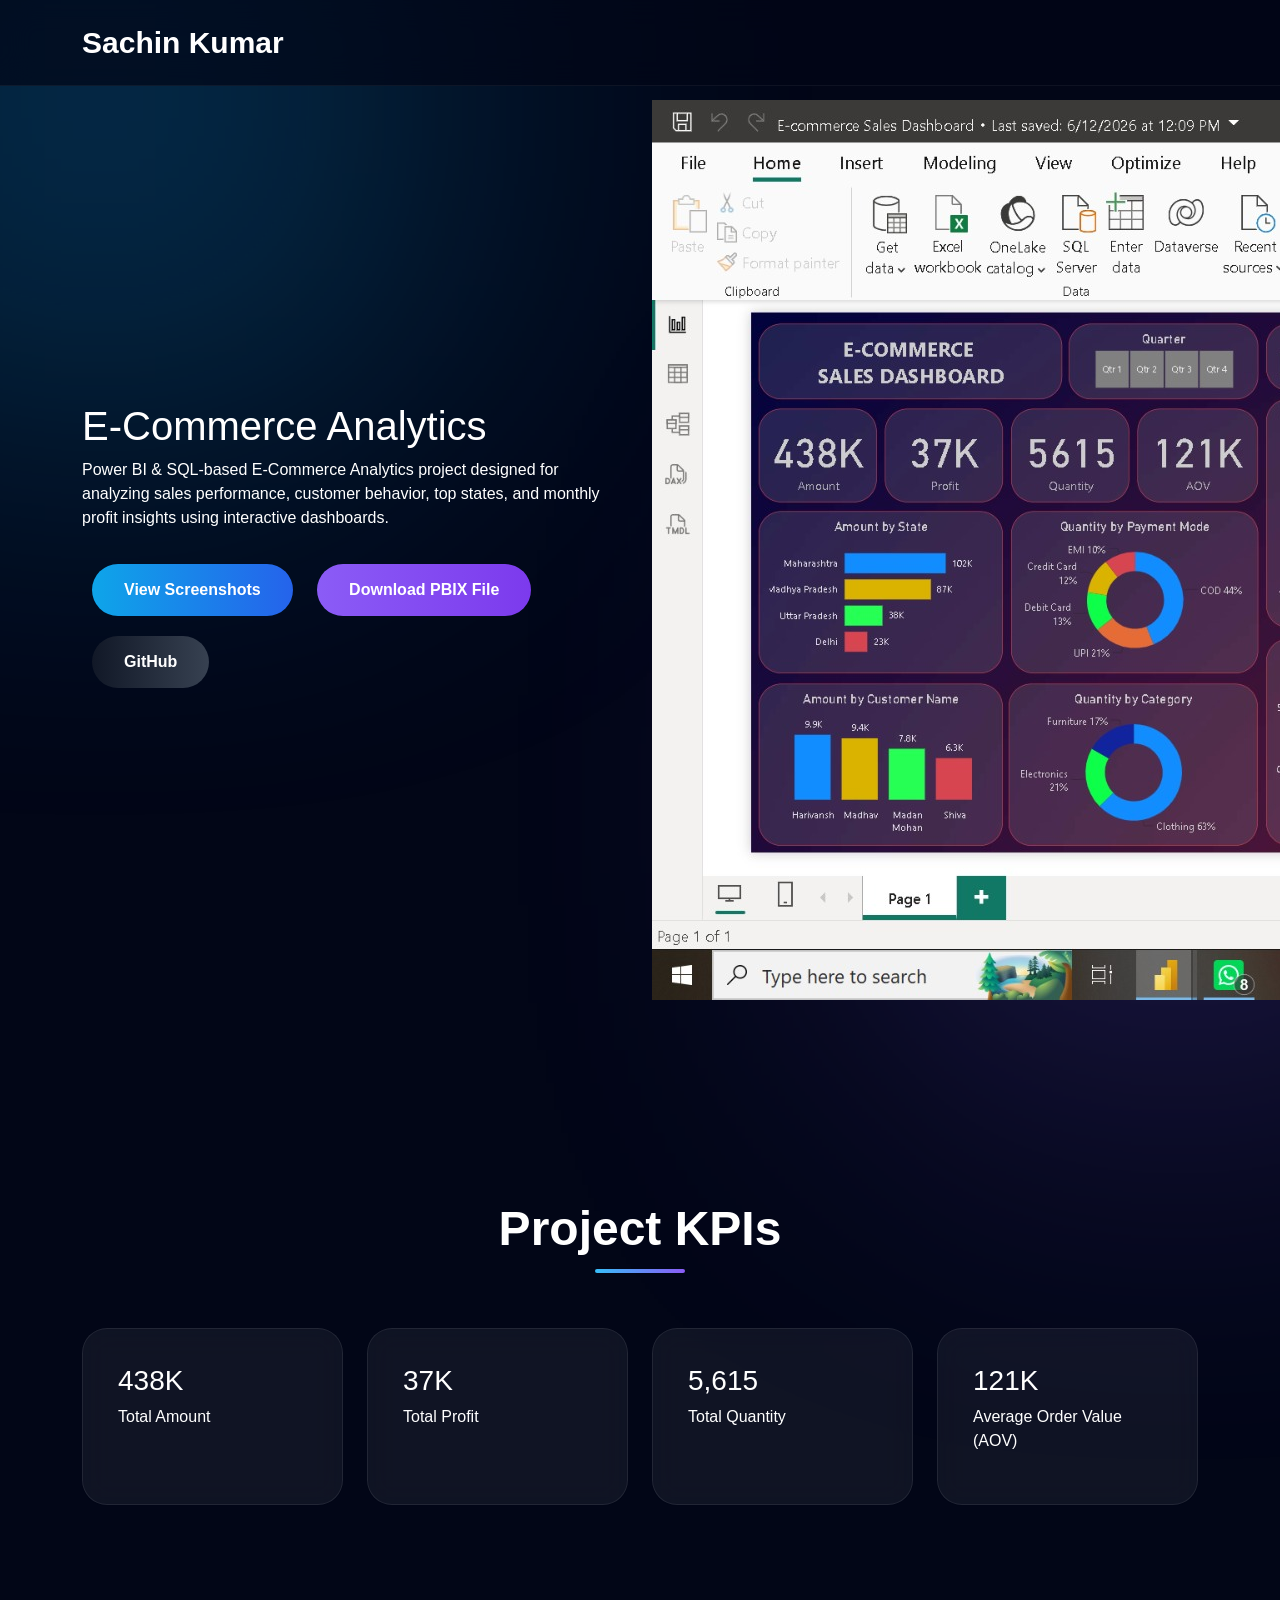
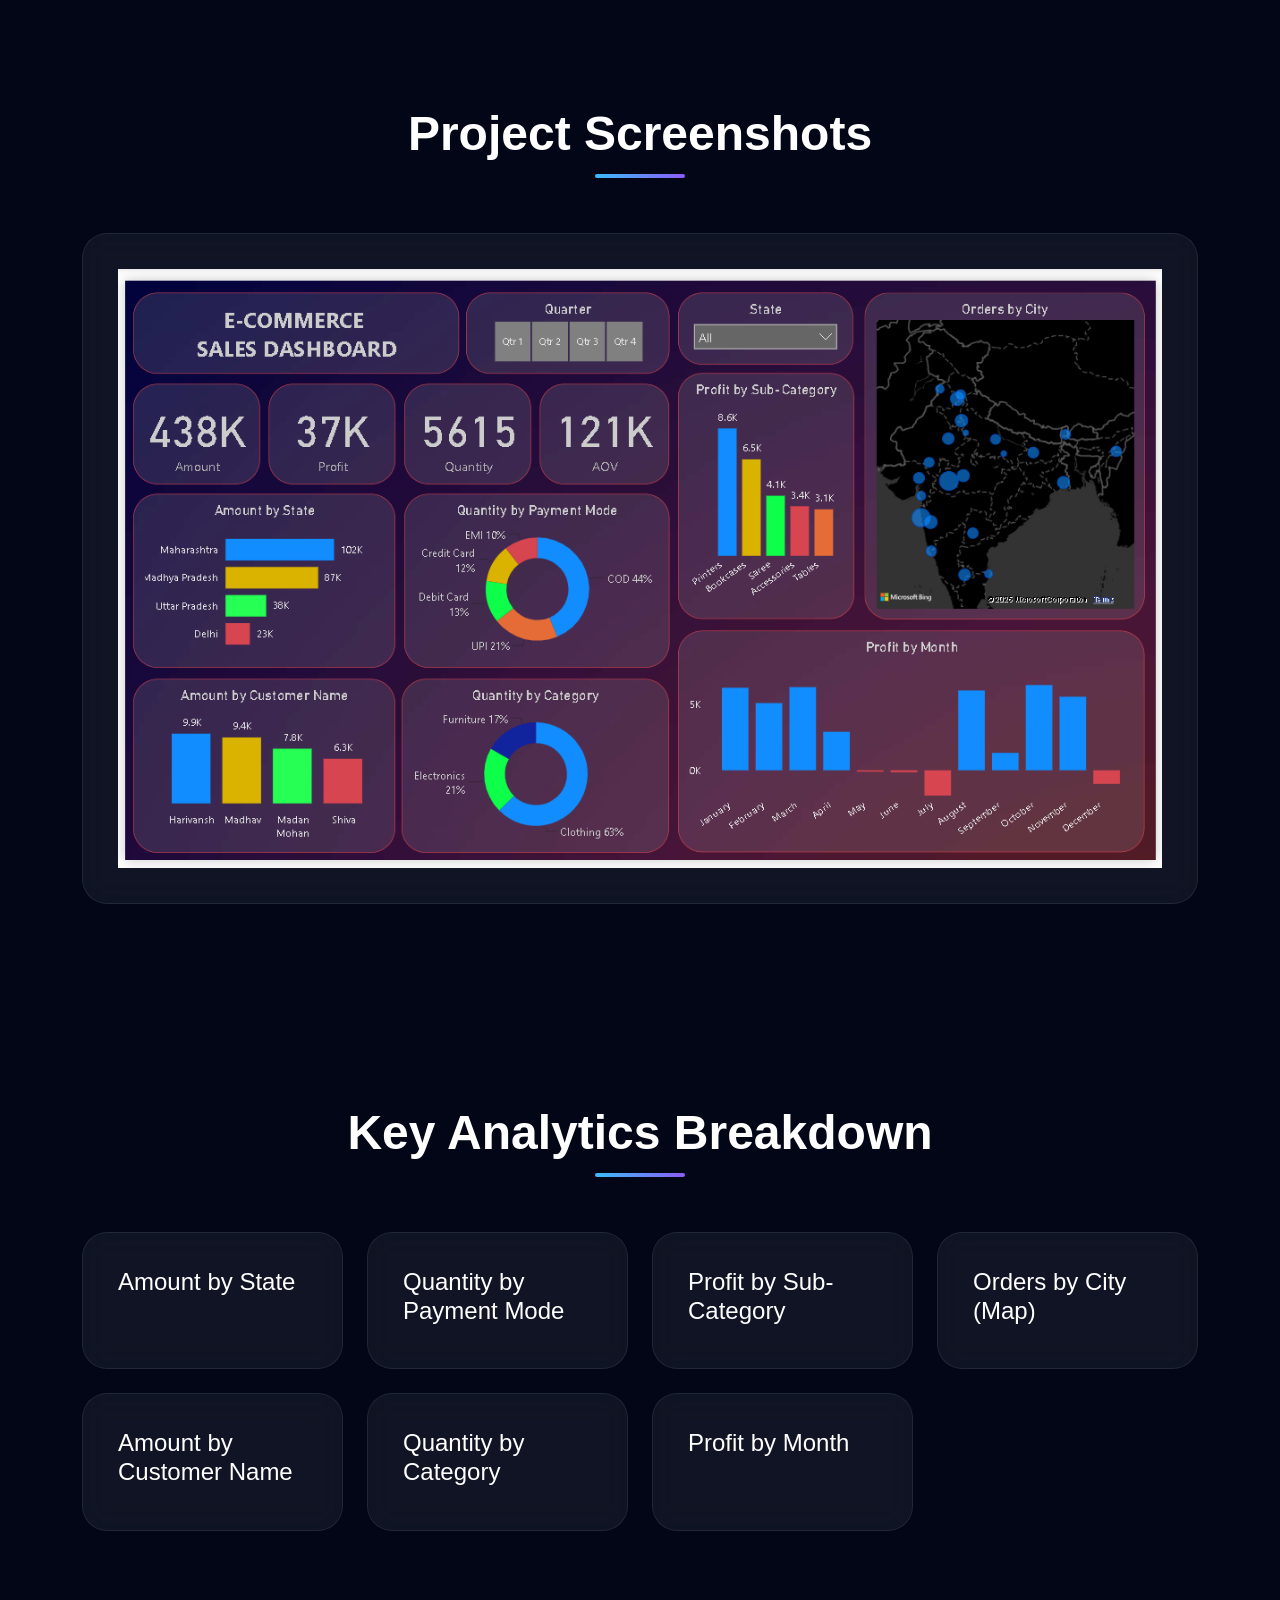
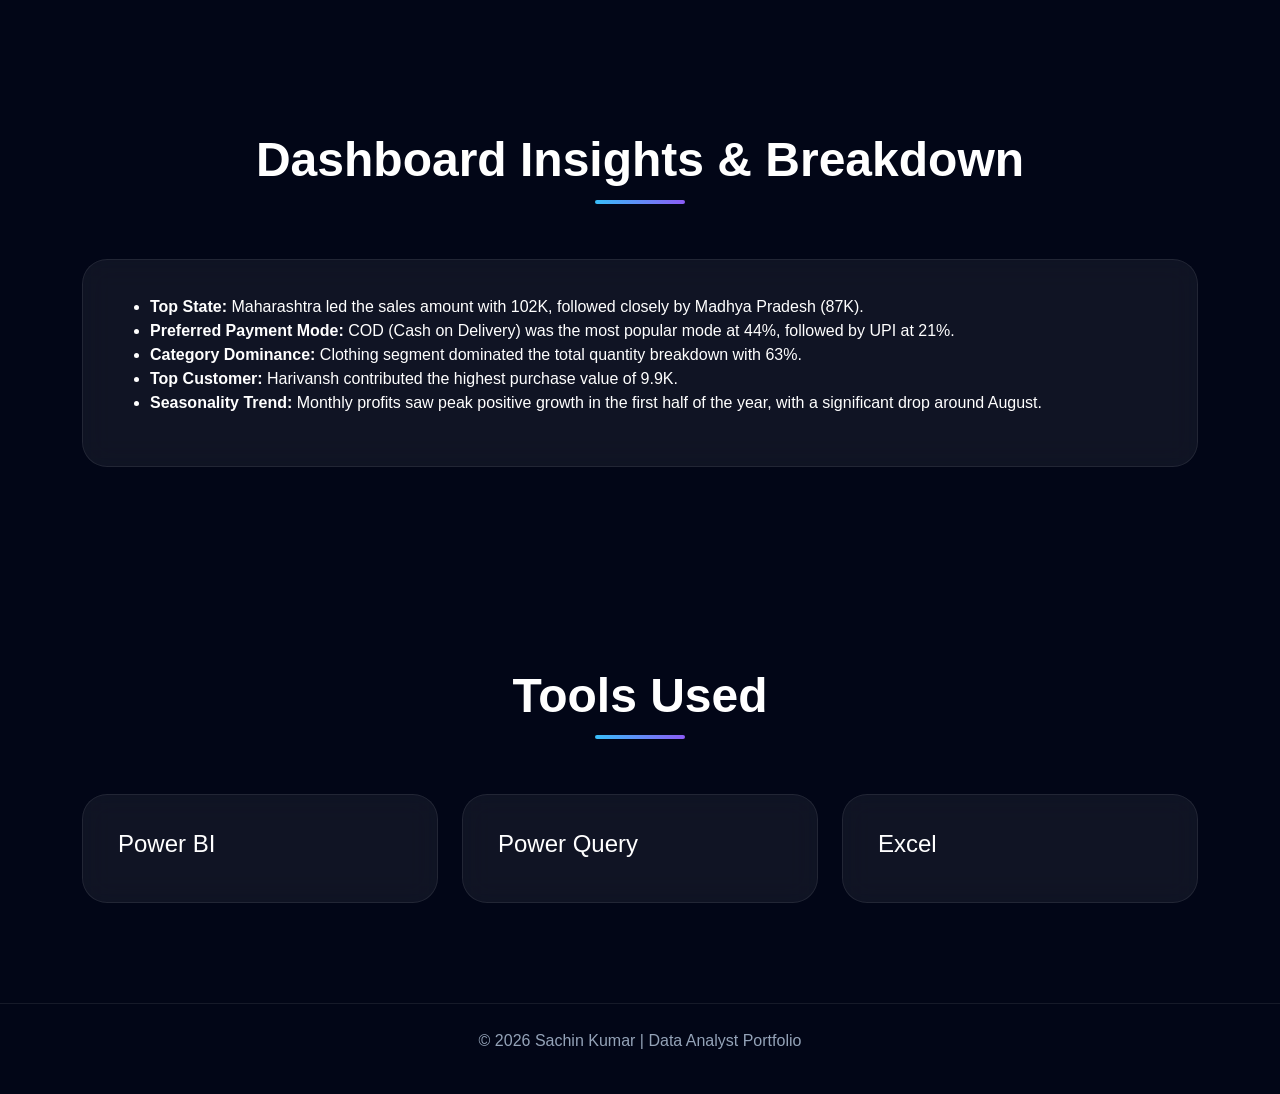
==== ecommerce-analytics.html @ e6bae9d1 "msg" ====
<!DOCTYPE html>
<html lang="en">

<head>
    <meta charset="UTF-8">
    <meta name="viewport" content="width=device-width, initial-scale=1.0">
    <title>E-Commerce Analytics Project</title>
    <link href="https://cdn.jsdelivr.net/npm/bootstrap@5.3.3/dist/css/bootstrap.min.css" rel="stylesheet">
    <link rel="stylesheet" href="https://cdn.jsdelivr.net/npm/bootstrap-icons@1.11.3/font/bootstrap-icons.min.css">
    <link rel="stylesheet" href="style.css">
</head>

<body>

    <!-- NAVBAR -->
    <nav class="navbar navbar-expand-lg fixed-top">
        <div class="container">
            <a class="navbar-brand" href="index.html">Sachin Kumar</a>
        </div>
    </nav>

    <!-- HERO -->
    <section class="project-hero">
        <div class="container">
            <div class="row align-items-center">
                <div class="col-lg-6">
                    <h1>E-Commerce Analytics</h1>
                    <p>
                        Power BI & SQL-based E-Commerce Analytics project designed for analyzing sales performance, customer behavior, top states, and monthly profit insights using interactive dashboards.
                    </p>
                    <div class="mt-4">
                        <a href="ecommerce_pic2.PNG" class="btn-custom btn1">View Screenshots</a>
                        <a href="E-commerce Sales Dashboard.pbix" class="btn-custom btn2">Download PBIX File</a>
                        <a href="https://github.com/sachiuhhigt/Ecommerce-Dashboard" target="_blank" class="btn-custom btn3">GitHub</a>
                    </div>
                </div>
                <div class="col-lg-6 text-center">
                    <img src="ecommerce_pic.png" class="project-main-img" alt="E-Commerce Sales Dashboard">
                </div>
            </div>
        </div>
    </section>

    <!-- KPI SECTION -->
    <section>
        <div class="container">
            <h2 class="section-title">Project KPIs</h2>
            <div class="row g-4">
                <div class="col-md-3">
                    <div class="glass kpi-card">
                        <h3>438K</h3>
                        <p>Total Amount</p>
                    </div>
                </div>
                <div class="col-md-3">
                    <div class="glass kpi-card">
                        <h3>37K</h3>
                        <p>Total Profit</p>
                    </div>
                </div>
                <div class="col-md-3">
                    <div class="glass kpi-card">
                        <h3>5,615</h3>
                        <p>Total Quantity</p>
                    </div>
                </div>
                <div class="col-md-3">
                    <div class="glass kpi-card">
                        <h3>121K</h3>
                        <p>Average Order Value (AOV)</p>
                    </div>
                </div>
            </div>
        </div>
    </section>

    <!-- SCREENSHOTS -->
    <section id="screenshots">
        <div class="container">
            <h2 class="section-title">Project Screenshots</h2>
            <div class="row g-4">
                <div class="col-md-12 text-center">
                    <div class="glass">
                        <img src="ecommerce_pic2.PNG" class="dashboard-img" alt="E-Commerce Sales Dashboard Screenshot" style="max-width: 100%; height: auto;">
                    </div>
                </div>
            </div>
        </div>
    </section>

    <!-- DATABASE TABLES / DASHBOARD FILTERS -->
    <section>
        <div class="container">
            <h2 class="section-title">Key Analytics Breakdown</h2>
            <div class="row g-4">
                <div class="col-md-3">
                    <div class="glass tool-card">
                        <h4>Amount by State</h4>
                    </div>
                </div>
                <div class="col-md-3">
                    <div class="glass tool-card">
                        <h4>Quantity by Payment Mode</h4>
                    </div>
                </div>
                <div class="col-md-3">
                    <div class="glass tool-card">
                        <h4>Profit by Sub-Category</h4>
                    </div>
                </div>
                <div class="col-md-3">
                    <div class="glass tool-card">
                        <h4>Orders by City (Map)</h4>
                    </div>
                </div>
                <div class="col-md-3">
                    <div class="glass tool-card">
                        <h4>Amount by Customer Name</h4>
                    </div>
                </div>
                <div class="col-md-3">
                    <div class="glass tool-card">
                        <h4>Quantity by Category</h4>
                    </div>
                </div>
                <div class="col-md-3">
                    <div class="glass tool-card">
                        <h4>Profit by Month</h4>
                    </div>
                </div>
            </div>
        </div>
    </section>

    <!-- SQL & DASHBOARD INSIGHTS -->
    <section>
        <div class="container">
            <h2 class="section-title">Dashboard Insights & Breakdown</h2>
            <div class="glass insights-box">
                <ul>
                    <li><strong>Top State:</strong> Maharashtra led the sales amount with 102K, followed closely by Madhya Pradesh (87K).</li>
                    <li><strong>Preferred Payment Mode:</strong> COD (Cash on Delivery) was the most popular mode at 44%, followed by UPI at 21%.</li>
                    <li><strong>Category Dominance:</strong> Clothing segment dominated the total quantity breakdown with 63%.</li>
                    <li><strong>Top Customer:</strong> Harivansh contributed the highest purchase value of 9.9K.</li>
                    <li><strong>Seasonality Trend:</strong> Monthly profits saw peak positive growth in the first half of the year, with a significant drop around August.</li>
                </ul>
            </div>
        </div>
    </section>

    <!-- TOOLS -->
    <section>
        <div class="container">
            <h2 class="section-title">Tools Used</h2>
            <div class="row g-4">
                <div class="col-md-4">
                    <div class="glass tool-card">
                        <h4>Power BI</h4>
                    </div>
                </div>
                <div class="col-md-4">
                    <div class="glass tool-card">
                        <h4>Power Query</h4>
                    </div>
                </div>
                <div class="col-md-4">
                    <div class="glass tool-card">
                        <h4>Excel</h4>
                    </div>
                </div>
            </div>
        </div>
    </section>

    <!-- FOOTER -->
    <footer>
        <p>© 2026 Sachin Kumar | Data Analyst Portfolio</p>
    </footer>

</body>

</html>
---- style.css ----
*{
    margin:0;
    padding:0;
    box-sizing:border-box;
    scroll-behavior:smooth;
}

body{
    font-family:'Poppins',sans-serif;
    background:#020617;
    color:white;
    overflow-x:hidden;
}

/* Background Glow */
body::before{
    content:'';
    position:fixed;
    width:600px;
    height:600px;
    background:#0ea5e9;
    filter:blur(180px);
    top:-200px;
    left:-200px;
    opacity:0.3;
    z-index:-1;
}

body::after{
    content:'';
    position:fixed;
    width:500px;
    height:500px;
    background:#8b5cf6;
    filter:blur(180px);
    bottom:-150px;
    right:-150px;
    opacity:0.3;
    z-index:-1;
}

/* Navbar */
.navbar{
    background:rgba(2,6,23,0.7);
    backdrop-filter:blur(15px);
    padding:15px 0;
    border-bottom:1px solid rgba(255,255,255,0.05);
}

.navbar-brand{
    font-size:30px;
    font-weight:700;
    color:white !important;
}

.nav-link{
    color:#e2e8f0 !important;
    margin-left:20px;
    position:relative;
    transition:0.3s;
}

.nav-link::after{
    content:'';
    position:absolute;
    width:0%;
    height:2px;
    background:#38bdf8;
    left:0;
    bottom:-5px;
    transition:0.4s;
}

.nav-link:hover::after{
    width:100%;
}

/* Hero Section */
.hero{
    min-height:100vh;
    display:flex;
    align-items:center;
    justify-content:center;
    text-align:center;
    background:
    linear-gradient(rgba(15,23,42,0.7),rgba(15,23,42,0.8)),
    url('https://images.unsplash.com/photo-1516321318423-f06f85e504b3?q=80&w=1400&auto=format&fit=crop');
    background-size:cover;
    background-position:center;
    padding:20px;
}

.hero-box{
    background:rgba(255,255,255,0.06);
    border:1px solid rgba(255,255,255,0.08);
    backdrop-filter:blur(14px);
    border-radius:30px;
    padding:60px;
    max-width:950px;
    width:100%;
    box-shadow:0 20px 60px rgba(0,0,0,0.5);
}

/* Profile Image */
.profile-img{
    width:180px;
    height:180px;
    border-radius:50%;
    object-fit:cover;
    border:6px solid rgba(255,255,255,0.15);
    margin-bottom:25px;
    box-shadow:0 15px 40px rgba(0,0,0,0.5);
    transition:0.4s;
}

.profile-img:hover{
    transform:scale(1.05) rotate(3deg);
}

.hero h1{
    font-size:70px;
    font-weight:800;
}

.hero span{
    background:linear-gradient(90deg,#38bdf8,#8b5cf6,#ec4899);
    -webkit-background-clip:text;
    -webkit-text-fill-color:transparent;
}

.hero p{
    font-size:22px;
    color:#cbd5e1;
    margin-top:15px;
}

/* Buttons */
.btn-custom{
    padding:14px 32px;
    border-radius:50px;
    text-decoration:none;
    display:inline-block;
    margin:10px;
    font-weight:600;
    transition:0.4s;
}

.btn1{
    background:linear-gradient(90deg,#0ea5e9,#2563eb);
    color:white;
}

.btn2{
    background:linear-gradient(90deg,#8b5cf6,#7c3aed);
    color:white;
}

.btn3{
    background:linear-gradient(90deg,#111827,#374151);
    color:white;
}

.btn-custom:hover{
    transform:translateY(-6px);
    box-shadow:0 15px 30px rgba(0,0,0,0.4);
}

/* Sections */
section{
    padding:100px 0;
}

.section-title{
    text-align:center;
    font-size:48px;
    font-weight:700;
    margin-bottom:70px;
    position:relative;
}

.section-title::after{
    content:'';
    width:90px;
    height:4px;
    background:linear-gradient(90deg,#38bdf8,#8b5cf6);
    position:absolute;
    left:50%;
    transform:translateX(-50%);
    bottom:-15px;
    border-radius:20px;
}

/* Glass Card */
.glass{
    background:rgba(255,255,255,0.06);
    border:1px solid rgba(255,255,255,0.08);
    backdrop-filter:blur(14px);
    border-radius:25px;
    padding:35px;
    transition:0.4s;
    height:100%;
}

.glass:hover{
    transform:translateY(-10px);
    box-shadow:0 20px 50px rgba(0,0,0,0.4);
}

/* About */
.about-text{
    font-size:18px;
    line-height:2;
    color:#e2e8f0;
}

/* Skills */
.skill-card{
    text-align:center;
}

.skill-card i{
    font-size:55px;
    margin-bottom:20px;
    background:linear-gradient(90deg,#38bdf8,#8b5cf6);
    -webkit-background-clip:text;
    -webkit-text-fill-color:transparent;
}

/* Projects */
.project-card img{
    width:100%;
    height:220px;
    object-fit:cover;
    border-radius:20px;
}

.project-card h4{
    margin-top:20px;
}

/* Contact */
.contact-box input,
.contact-box textarea{
    background:rgba(255,255,255,0.08);
    border:none;
    color:white;
    border-radius:14px;
    padding:14px;
}

.contact-box input::placeholder,
.contact-box textarea::placeholder{
    color:#cbd5e1;
}

.contact-box input:focus,
.contact-box textarea:focus{
    background:rgba(255,255,255,0.1);
    color:white;
    box-shadow:none;
}

/* Footer */
footer{
    background:#020617;
    border-top:1px solid rgba(255,255,255,0.08);
    text-align:center;
    padding:25px;
    color:#94a3b8;
}

/* Responsive */
@media(max-width:768px){

.hero h1{
    font-size:42px;
}

.hero-box{
    padding:35px;
}

.section-title{
    font-size:36px;
}

}
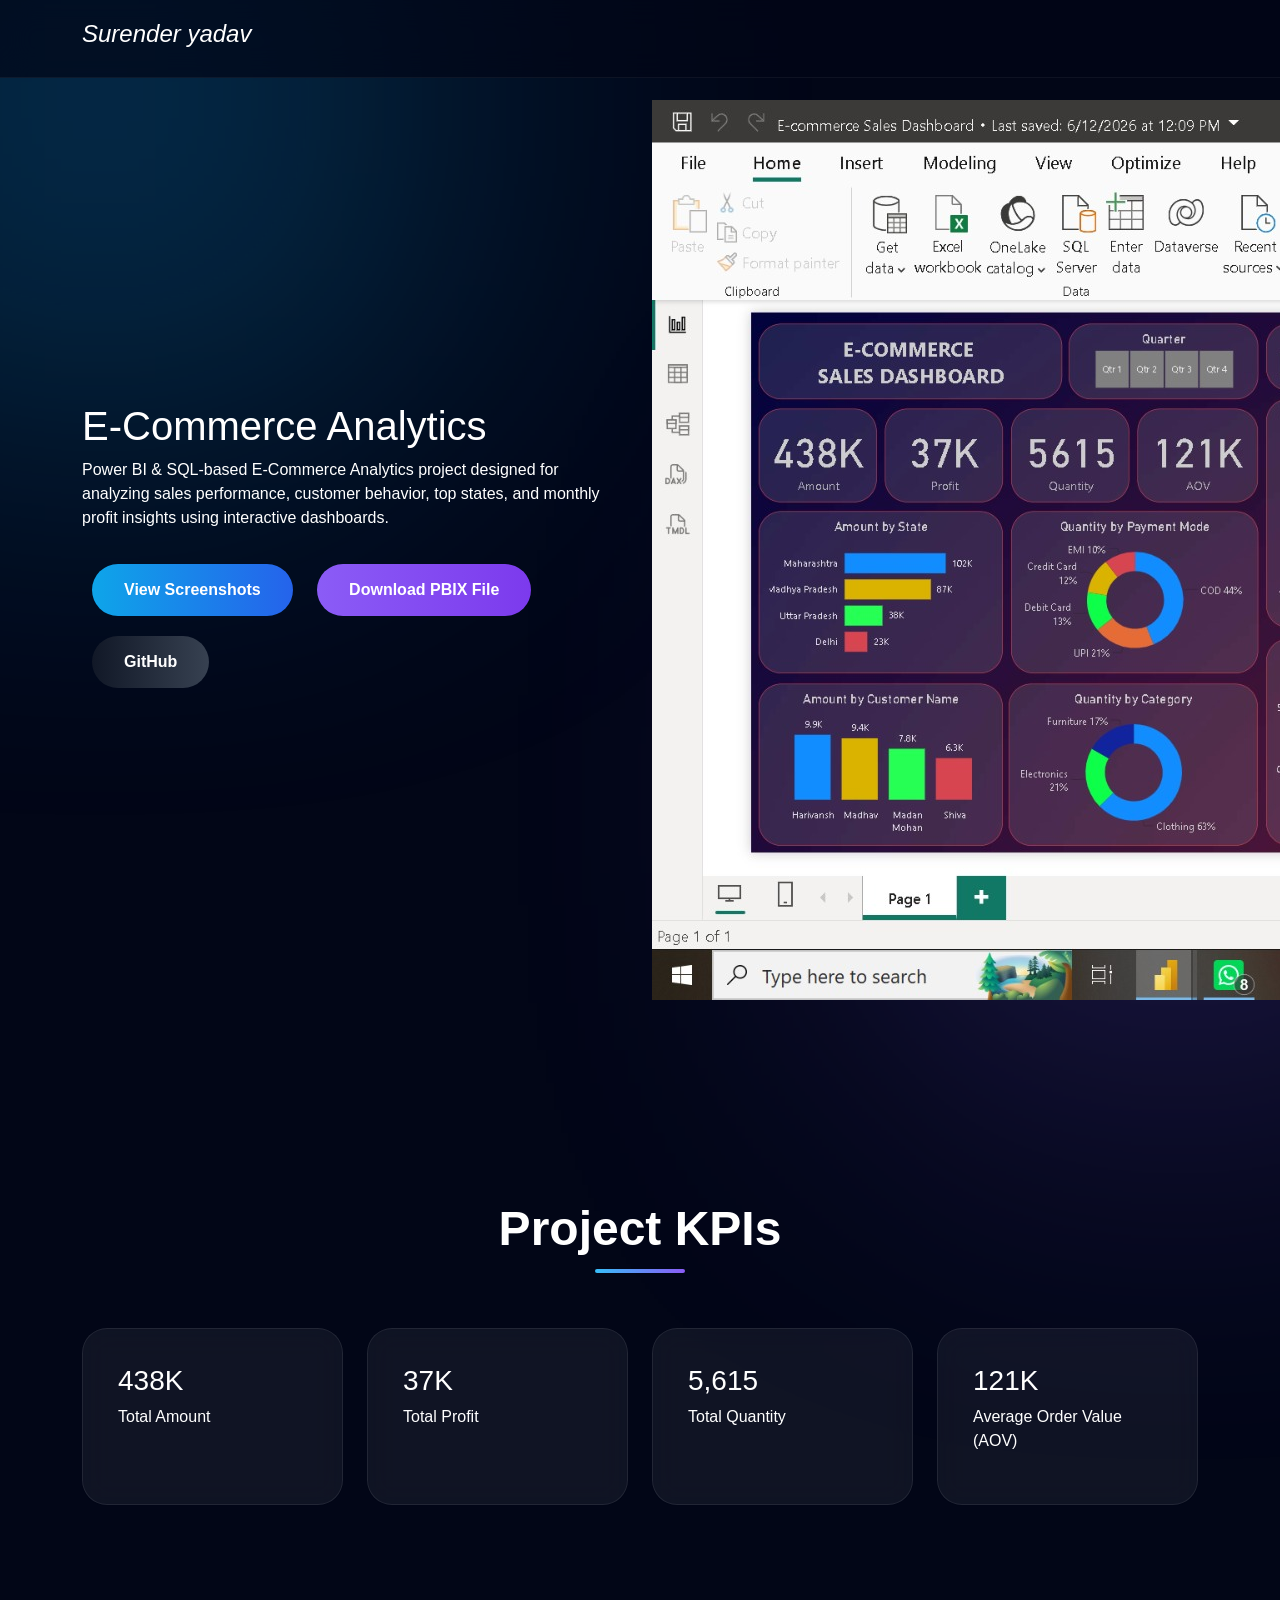
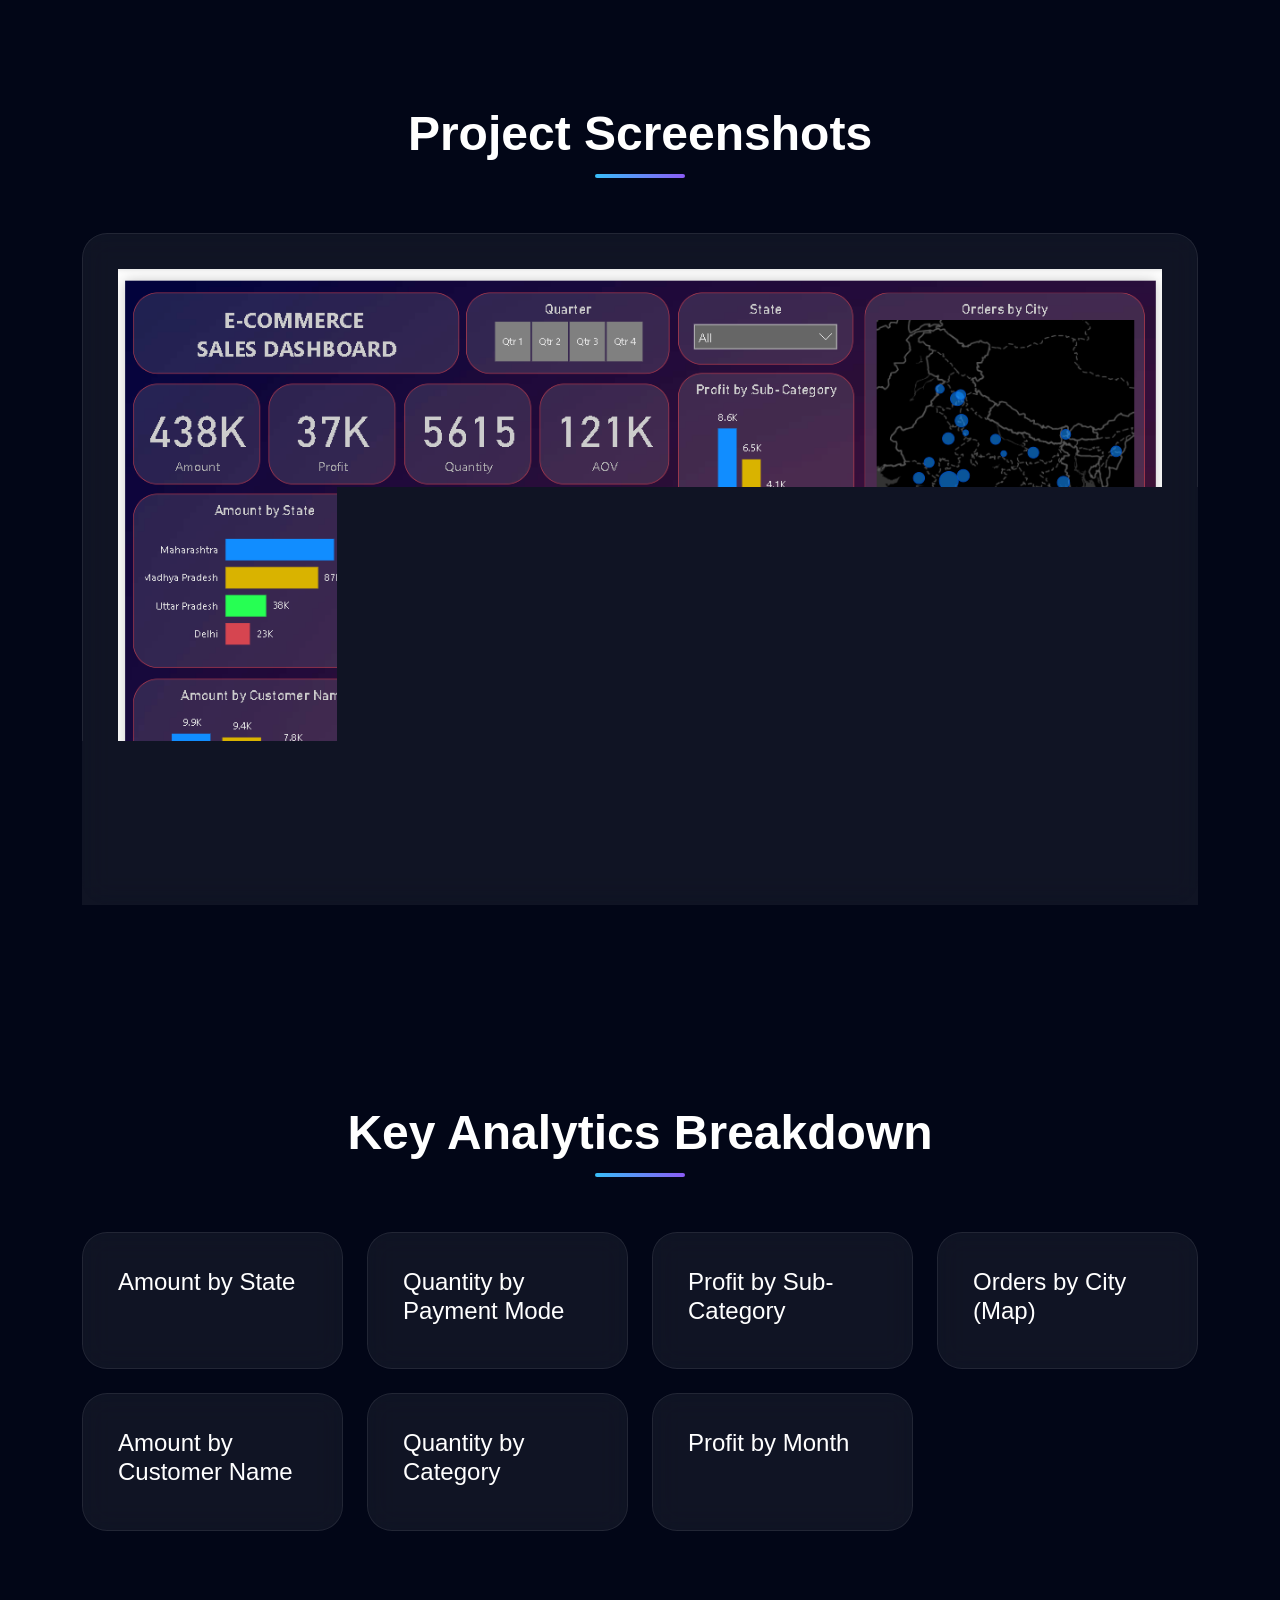
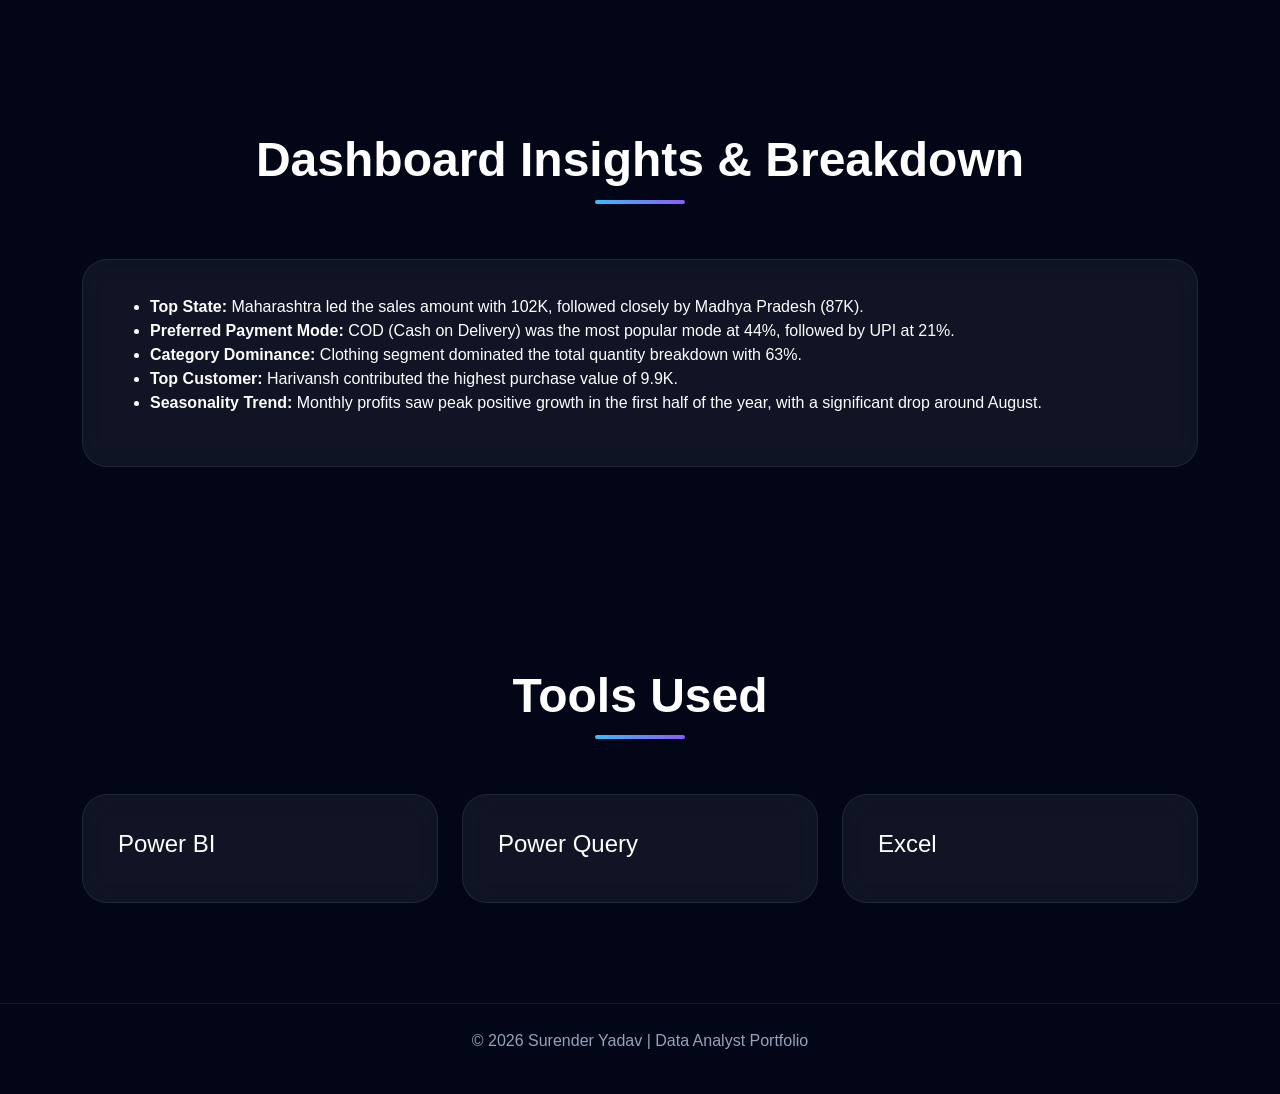
==== commit 59ea7673: "msg" ====
--- a/ecommerce-analytics.html
+++ b/ecommerce-analytics.html
@@ -15,7 +15,9 @@
     <!-- NAVBAR -->
     <nav class="navbar navbar-expand-lg fixed-top">
         <div class="container">
-            <a class="navbar-brand" href="index.html">Sachin Kumar</a>
+            <a class="navbar-brand" href="index.html">
+                 <h4><i>Surender yadav</i></h4>
+            </a>
         </div>
     </nav>
 
@@ -31,7 +33,7 @@
                     <div class="mt-4">
                         <a href="ecommerce_pic2.PNG" class="btn-custom btn1">View Screenshots</a>
                         <a href="E-commerce Sales Dashboard.pbix" class="btn-custom btn2">Download PBIX File</a>
-                        <a href="https://github.com/sachiuhhigt/Ecommerce-Dashboard" target="_blank" class="btn-custom btn3">GitHub</a>
+                        <a href="https://github.com/surenderyadav29/Advanced-E-Commerce-Sales-Analytics" target="_blank" class="btn-custom btn3">GitHub</a>
                     </div>
                 </div>
                 <div class="col-lg-6 text-center">
@@ -174,7 +176,7 @@
 
     <!-- FOOTER -->
     <footer>
-        <p>© 2026 Sachin Kumar | Data Analyst Portfolio</p>
+        <p>© 2026 Surender Yadav | Data Analyst Portfolio</p>
     </footer>
 
 </body>
--- a/style.css
+++ b/style.css
@@ -286,3 +286,115 @@
 
 }
 
+
+
+/* Project action buttons */
+.project-card {
+    display: flex;
+    flex-direction: column;
+}
+.project-card p {
+    color: #cbd5e1;
+    line-height: 1.7;
+}
+.project-actions {
+    display: flex;
+    flex-wrap: wrap;
+    gap: 8px;
+    margin-top: auto;
+    padding-top: 12px;
+}
+.project-btn {
+    display: inline-flex;
+    align-items: center;
+    justify-content: center;
+    gap: 7px;
+    border: 0;
+    border-radius: 6px;
+    padding: 10px 14px;
+    font: inherit;
+    font-weight: 600;
+    font-size: 14px;
+    text-decoration: none;
+    cursor: pointer;
+    transition: transform .2s ease, box-shadow .2s ease;
+}
+.view-details-btn {
+    color: #fff;
+    background: #0d6efd;
+}
+.github-btn {
+    color: #fff;
+    background: #252a31;
+}
+.project-btn:hover {
+    color: #fff;
+    transform: translateY(-2px);
+    box-shadow: 0 8px 18px rgba(0,0,0,.25);
+}
+.project-modal {
+    display: none;
+    position: fixed;
+    inset: 0;
+    z-index: 2000;
+    padding: 20px;
+    background: rgba(0,0,0,.75);
+    align-items: center;
+    justify-content: center;
+}
+.project-modal.is-open { display: flex; }
+.project-modal-content {
+    position: relative;
+    width: min(560px, 100%);
+    padding: 30px;
+    border: 1px solid rgba(255,255,255,.14);
+    border-radius: 18px;
+    background: #0f172a;
+    color: #fff;
+    box-shadow: 0 20px 60px rgba(0,0,0,.45);
+}
+.project-modal-content h3 { margin: 0 35px 16px 0; }
+.project-modal-content p { line-height: 1.8; color: #cbd5e1; }
+.project-modal-close {
+    position: absolute;
+    top: 8px;
+    right: 14px;
+    border: 0;
+    background: transparent;
+    color: #fff;
+    font-size: 30px;
+}
+@media(max-width:576px) {
+    .project-actions .project-btn { flex: 1 1 auto; }
+}
+
+
+/* Floating WhatsApp button */
+.whatsapp-float {
+    position: fixed;
+    right: 24px;
+    bottom: 24px;
+    z-index: 1050;
+    display: inline-flex;
+    align-items: center;
+    justify-content: center;
+    gap: 9px;
+    padding: 13px 19px;
+    border-radius: 999px;
+    background: #25D366;
+    color: #fff;
+    font-weight: 600;
+    text-decoration: none;
+    box-shadow: 0 8px 25px rgba(0,0,0,.35);
+    transition: transform .2s ease, background .2s ease;
+}
+.whatsapp-float i { font-size: 25px; line-height: 1; }
+.whatsapp-float:hover {
+    color: #fff;
+    background: #1ebe5d;
+    transform: translateY(-4px);
+}
+@media (max-width: 576px) {
+    .whatsapp-float { right: 15px; bottom: 15px; padding: 12px 15px; }
+    .whatsapp-float span { font-size: 14px; }
+}
